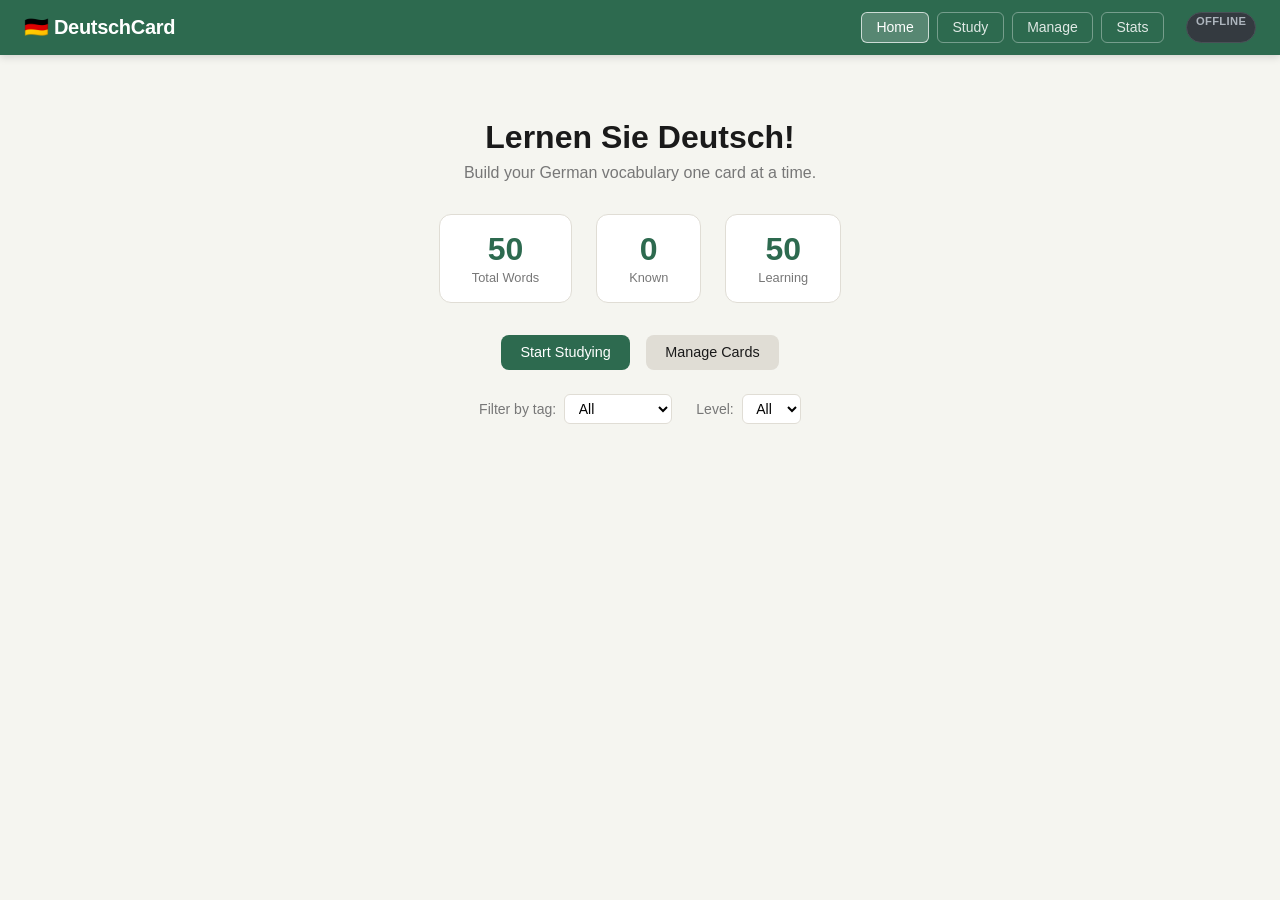
==== 07-DeutschCard/index.html @ 41a99538 "Add '07-DeutschCard/' from commit 'f41f946ad2a4e0fe50a50b1a5942ca38f413b54a' git-subtree-dir: 07-Deu" ====
<!DOCTYPE html>
<html lang="en">
<head>
  <meta charset="UTF-8" />
  <meta name="viewport" content="width=device-width, initial-scale=1.0" />
  <title>DeutschCard</title>
  <link rel="stylesheet" href="style.css" />
</head>
<body>

  <!-- NAV -->
  <nav class="navbar">
    <span class="nav-logo" data-view="home">🇩🇪 DeutschCard</span>
    <div class="nav-links">
      <button class="nav-btn active" data-view="home">Home</button>
      <button class="nav-btn" data-view="study">Study</button>
      <button class="nav-btn" data-view="manage">Manage</button>
      <button class="nav-btn" data-view="stats">Stats</button>
      <span class="sync-badge offline" id="sync-badge" title="">Offline</span>
    </div>
  </nav>

  <main id="app">

    <!-- HOME VIEW -->
    <section id="view-home" class="view active">
      <div class="hero">
        <h1>Lernen Sie Deutsch!</h1>
        <p class="subtitle">Build your German vocabulary one card at a time.</p>
        <div class="hero-stats">
          <div class="stat-box">
            <span id="stat-total">0</span>
            <label>Total Words</label>
          </div>
          <div class="stat-box">
            <span id="stat-known">0</span>
            <label>Known</label>
          </div>
          <div class="stat-box">
            <span id="stat-learning">0</span>
            <label>Learning</label>
          </div>
        </div>
        <div class="hero-actions">
          <button class="btn btn-primary" data-view="study">Start Studying</button>
          <button class="btn btn-secondary" data-view="manage">Manage Cards</button>
        </div>
        <div class="filter-row">
          <label>Filter by tag:</label>
          <select id="home-tag-filter">
            <option value="all">All</option>
          </select>
          <label style="margin-left:1rem;">Level:</label>
          <select id="home-level-filter">
            <option value="all">All</option>
            <option value="A1">A1</option>
            <option value="A2">A2</option>
            <option value="B1">B1</option>
            <option value="B2">B2</option>
          </select>
        </div>
      </div>
    </section>

    <!-- STUDY VIEW -->
    <section id="view-study" class="view">
      <div class="study-header">
        <div class="progress-info">
          <span id="progress-text">Card 0 of 0</span>
          <div class="progress-bar-wrap">
            <div class="progress-bar" id="progress-bar"></div>
          </div>
        </div>
        <div class="study-controls">
          <button class="btn btn-sm" id="btn-shuffle">⇄ Shuffle</button>
          <button class="btn btn-sm" id="btn-reset-session">↺ Reset</button>
        </div>
      </div>

      <div class="card-area">
        <div class="flashcard" id="flashcard">
          <div class="card-inner">
            <div class="card-front">
              <span class="card-gender" id="card-gender"></span>
              <h2 class="card-word" id="card-word">Click Start</h2>
              <span class="card-tag" id="card-tag"></span>
              <p class="card-hint">Click to reveal</p>
            </div>
            <div class="card-back">
              <p class="card-translation" id="card-translation"></p>
              <p class="card-plural" id="card-plural"></p>
              <p class="card-forms" id="card-forms"></p>
              <p class="card-example" id="card-example"></p>
              <p class="card-mistake hidden" id="card-mistake"></p>
            </div>
          </div>
        </div>
      </div>

      <div class="study-actions" id="study-actions" style="visibility:hidden">
        <button class="btn btn-danger" id="btn-still-learning">✗ Still Learning</button>
        <button class="btn btn-success" id="btn-known">✓ Known</button>
      </div>

      <div class="session-summary hidden" id="session-summary">
        <h2>Session Complete!</h2>
        <p id="summary-text"></p>
        <button class="btn btn-primary" id="btn-study-again">Study Again</button>
        <button class="btn btn-secondary" data-view="home">Back to Home</button>
      </div>
    </section>

    <!-- MANAGE VIEW -->
    <section id="view-manage" class="view">
      <div class="manage-header">
        <h2>Manage Cards</h2>
        <button class="btn btn-primary" id="btn-add-card">+ Add Word</button>
      </div>

      <div class="manage-filters">
        <input type="text" id="search-input" placeholder="Search words…" />
        <select id="manage-tag-filter">
          <option value="all">All tags</option>
        </select>
      </div>

      <div class="card-list" id="card-list"></div>

      <!-- ADD/EDIT MODAL -->
      <div class="modal-overlay hidden" id="modal-overlay">
        <div class="modal">
          <h3 id="modal-title">Add Word</h3>
          <form id="card-form">
            <input type="hidden" id="form-id" />
            <div class="form-row">
              <div class="form-group">
                <label>German Word *</label>
                <input type="text" id="form-german" placeholder="e.g. Hund" required />
              </div>
              <div class="form-group">
                <label>Gender</label>
                <select id="form-gender">
                  <option value="">—</option>
                  <option value="der">der (m)</option>
                  <option value="die">die (f)</option>
                  <option value="das">das (n)</option>
                </select>
              </div>
            </div>
            <div class="form-row">
              <div class="form-group">
                <label>English Translation *</label>
                <input type="text" id="form-english" placeholder="e.g. dog" required />
              </div>
              <div class="form-group">
                <label>Plural</label>
                <input type="text" id="form-plural" placeholder="e.g. Hunde" />
              </div>
            </div>
            <div class="form-row">
              <div class="form-group">
                <label>Verb Forms <span class="hint">Präteritum, Partizip II</span></label>
                <input type="text" id="form-forms" placeholder="e.g. zog um, ist umgezogen" />
              </div>
              <div class="form-group">
                <label>Preposition <span class="hint">+ Kasus</span></label>
                <input type="text" id="form-prep" placeholder="e.g. über (+Akk)" />
              </div>
            </div>
            <div class="form-group">
              <label>Example Sentence</label>
              <input type="text" id="form-example" placeholder="e.g. Der Hund läuft schnell." />
            </div>
            <div class="form-row">
              <div class="form-group">
                <label>Tags (comma separated)</label>
                <input type="text" id="form-tags" placeholder="e.g. animals, A1" />
              </div>
            </div>
            <div class="modal-actions">
              <button type="button" class="btn btn-secondary" id="btn-cancel">Cancel</button>
              <button type="submit" class="btn btn-primary">Save</button>
            </div>
          </form>
        </div>
      </div>
    </section>

    <!-- STATS VIEW -->
    <section id="view-stats" class="view">
      <h2>Your Progress</h2>
      <div class="stats-grid" id="stats-grid"></div>
    </section>

  </main>

  <script src="app.js"></script>
</body>
</html>
---- 07-DeutschCard/style.css ----
/* ── Reset & Base ── */
*, *::before, *::after { box-sizing: border-box; margin: 0; padding: 0; }

:root {
  --bg: #f5f5f0;
  --surface: #ffffff;
  --border: #e0ddd5;
  --text: #1a1a1a;
  --muted: #777;
  --primary: #2d6a4f;
  --primary-light: #52b788;
  --danger: #c0392b;
  --success: #27ae60;
  --accent-der: #3b82f6;
  --accent-die: #ec4899;
  --accent-das: #8b5cf6;
  --radius: 12px;
  --shadow: 0 2px 12px rgba(0,0,0,0.08);
}

body {
  font-family: -apple-system, BlinkMacSystemFont, "Segoe UI", sans-serif;
  background: var(--bg);
  color: var(--text);
  min-height: 100vh;
}

/* ── Navbar ── */
.navbar {
  background: var(--primary);
  color: #fff;
  display: flex;
  align-items: center;
  justify-content: space-between;
  padding: 0.75rem 1.5rem;
  position: sticky;
  top: 0;
  z-index: 100;
  box-shadow: 0 2px 8px rgba(0,0,0,0.15);
}

.nav-logo {
  font-size: 1.25rem;
  font-weight: 700;
  cursor: pointer;
  letter-spacing: -0.3px;
}

.nav-links { display: flex; gap: 0.5rem; }

.nav-btn {
  background: transparent;
  border: 1.5px solid rgba(255,255,255,0.35);
  color: rgba(255,255,255,0.85);
  padding: 0.4rem 0.9rem;
  border-radius: 6px;
  cursor: pointer;
  font-size: 0.875rem;
  transition: all 0.15s;
}

.nav-btn:hover, .nav-btn.active {
  background: rgba(255,255,255,0.2);
  color: #fff;
  border-color: rgba(255,255,255,0.7);
}

/* ── Views ── */
.view { display: none; padding: 2rem 1.5rem; max-width: 860px; margin: 0 auto; }
.view.active { display: block; }

/* ── Buttons ── */
.btn {
  display: inline-flex;
  align-items: center;
  justify-content: center;
  gap: 0.4rem;
  padding: 0.6rem 1.2rem;
  border-radius: 8px;
  border: none;
  cursor: pointer;
  font-size: 0.9rem;
  font-weight: 500;
  transition: all 0.15s;
}
.btn-primary  { background: var(--primary); color: #fff; }
.btn-primary:hover  { background: #1f4d38; }
.btn-secondary { background: var(--border); color: var(--text); }
.btn-secondary:hover { background: #ccc; }
.btn-danger  { background: #fde8e6; color: var(--danger); border: 1.5px solid #f5c6c2; }
.btn-danger:hover { background: var(--danger); color: #fff; }
.btn-success { background: #e6f4ea; color: var(--success); border: 1.5px solid #b7dfbf; }
.btn-success:hover { background: var(--success); color: #fff; }
.btn-sm { padding: 0.35rem 0.75rem; font-size: 0.8rem; }

/* ── Home Hero ── */
.hero { text-align: center; padding: 2rem 0; }
.hero h1 { font-size: 2rem; margin-bottom: 0.5rem; }
.subtitle { color: var(--muted); margin-bottom: 2rem; }

.hero-stats {
  display: flex;
  justify-content: center;
  gap: 1.5rem;
  margin-bottom: 2rem;
}

.stat-box {
  background: var(--surface);
  border: 1px solid var(--border);
  border-radius: var(--radius);
  padding: 1rem 2rem;
  min-width: 100px;
}

.stat-box span {
  display: block;
  font-size: 2rem;
  font-weight: 700;
  color: var(--primary);
}

.stat-box label { font-size: 0.8rem; color: var(--muted); }

.hero-actions { display: flex; gap: 1rem; justify-content: center; margin-bottom: 1.5rem; }

.filter-row {
  display: flex;
  align-items: center;
  gap: 0.5rem;
  justify-content: center;
  font-size: 0.875rem;
  color: var(--muted);
  flex-wrap: wrap;
}

.filter-row select {
  padding: 0.3rem 0.6rem;
  border-radius: 6px;
  border: 1px solid var(--border);
  background: var(--surface);
  font-size: 0.875rem;
}

/* ── Study View ── */
.study-header {
  display: flex;
  align-items: center;
  justify-content: space-between;
  margin-bottom: 1.5rem;
  gap: 1rem;
  flex-wrap: wrap;
}

.progress-info { flex: 1; min-width: 200px; }
#progress-text { font-size: 0.85rem; color: var(--muted); display: block; margin-bottom: 0.4rem; }

.progress-bar-wrap {
  background: var(--border);
  border-radius: 999px;
  height: 6px;
  overflow: hidden;
}

.progress-bar {
  height: 100%;
  background: var(--primary-light);
  border-radius: 999px;
  transition: width 0.3s ease;
  width: 0%;
}

.study-controls { display: flex; gap: 0.5rem; }

.card-area {
  perspective: 1000px;
  display: flex;
  justify-content: center;
  margin-bottom: 1.5rem;
}

.flashcard {
  width: 100%;
  max-width: 540px;
  height: 280px;
  cursor: pointer;
  position: relative;
}

.card-inner {
  width: 100%;
  height: 100%;
  position: relative;
  transform-style: preserve-3d;
  transition: transform 0.5s cubic-bezier(0.4, 0.2, 0.2, 1);
}

.flashcard.flipped .card-inner {
  transform: rotateY(180deg);
}

.card-front, .card-back {
  position: absolute;
  inset: 0;
  backface-visibility: hidden;
  -webkit-backface-visibility: hidden;
  background: var(--surface);
  border: 1px solid var(--border);
  border-radius: 16px;
  box-shadow: var(--shadow);
  display: flex;
  flex-direction: column;
  align-items: center;
  justify-content: center;
  padding: 2rem;
  text-align: center;
  gap: 0.5rem;
}

.card-back { transform: rotateY(180deg); }

.card-gender {
  font-size: 1rem;
  font-weight: 600;
  padding: 0.2rem 0.7rem;
  border-radius: 999px;
  color: #fff;
  min-width: 40px;
}

.card-gender.der { background: var(--accent-der); }
.card-gender.die { background: var(--accent-die); }
.card-gender.das { background: var(--accent-das); }
.card-gender.none { background: var(--muted); }

.card-word { font-size: 2rem; font-weight: 700; color: var(--text); }
.card-tag { font-size: 0.75rem; color: var(--muted); background: var(--bg); padding: 0.15rem 0.5rem; border-radius: 4px; }
.card-hint { font-size: 0.8rem; color: #bbb; margin-top: 0.5rem; }

.card-translation { font-size: 1.5rem; font-weight: 600; color: var(--primary); }
.card-plural { font-size: 0.9rem; color: var(--muted); font-style: italic; }
.card-example { font-size: 0.9rem; color: var(--text); margin-top: 0.5rem; line-height: 1.5; }

.study-actions {
  display: flex;
  gap: 1rem;
  justify-content: center;
}

.study-actions .btn { min-width: 160px; padding: 0.75rem 1.5rem; font-size: 1rem; }

.session-summary {
  text-align: center;
  padding: 3rem 1rem;
}
.session-summary h2 { font-size: 1.75rem; margin-bottom: 1rem; }
.session-summary p { color: var(--muted); margin-bottom: 1.5rem; }
.session-summary .btn { margin: 0 0.5rem; }

/* ── Manage View ── */
.manage-header {
  display: flex;
  align-items: center;
  justify-content: space-between;
  margin-bottom: 1rem;
}

.manage-filters {
  display: flex;
  gap: 0.75rem;
  margin-bottom: 1.25rem;
  flex-wrap: wrap;
}

.manage-filters input,
.manage-filters select {
  padding: 0.45rem 0.75rem;
  border: 1px solid var(--border);
  border-radius: 8px;
  font-size: 0.875rem;
  background: var(--surface);
  flex: 1;
  min-width: 140px;
}

.card-list { display: flex; flex-direction: column; gap: 0.5rem; }

.word-item {
  background: var(--surface);
  border: 1px solid var(--border);
  border-radius: var(--radius);
  padding: 0.85rem 1rem;
  display: flex;
  align-items: center;
  gap: 1rem;
  transition: box-shadow 0.15s;
}

.word-item:hover { box-shadow: var(--shadow); }

.word-gender-badge {
  font-size: 0.7rem;
  font-weight: 700;
  padding: 0.2rem 0.5rem;
  border-radius: 999px;
  color: #fff;
  flex-shrink: 0;
}
.word-gender-badge.der { background: var(--accent-der); }
.word-gender-badge.die { background: var(--accent-die); }
.word-gender-badge.das { background: var(--accent-das); }
.word-gender-badge.none { background: var(--muted); }

.word-main { flex: 1; }
.word-german { font-weight: 600; font-size: 1rem; }
.word-english { font-size: 0.85rem; color: var(--muted); }

.word-tags { display: flex; gap: 0.3rem; flex-wrap: wrap; }
.tag-pill {
  font-size: 0.7rem;
  padding: 0.15rem 0.5rem;
  background: var(--bg);
  border: 1px solid var(--border);
  border-radius: 999px;
  color: var(--muted);
}

.word-status {
  font-size: 0.75rem;
  padding: 0.2rem 0.5rem;
  border-radius: 999px;
}
.word-status.known { background: #e6f4ea; color: var(--success); }
.word-status.learning { background: #fef3e2; color: #d68910; }

.word-actions { display: flex; gap: 0.4rem; }
.btn-icon {
  background: none;
  border: 1px solid var(--border);
  border-radius: 6px;
  padding: 0.3rem 0.55rem;
  cursor: pointer;
  font-size: 0.85rem;
  transition: background 0.15s;
}
.btn-icon:hover { background: var(--bg); }
.btn-icon.delete:hover { background: #fde8e6; border-color: #f5c6c2; }

/* ── Modal ── */
.modal-overlay {
  position: fixed;
  inset: 0;
  background: rgba(0,0,0,0.45);
  display: flex;
  align-items: center;
  justify-content: center;
  z-index: 200;
  padding: 1rem;
}

.modal {
  background: var(--surface);
  border-radius: 16px;
  padding: 1.75rem;
  width: 100%;
  max-width: 500px;
  box-shadow: 0 8px 32px rgba(0,0,0,0.18);
}

.modal h3 { margin-bottom: 1.25rem; font-size: 1.2rem; }

.form-row { display: flex; gap: 0.75rem; }
.form-group {
  display: flex;
  flex-direction: column;
  gap: 0.3rem;
  margin-bottom: 0.9rem;
  flex: 1;
}

.form-group label { font-size: 0.8rem; color: var(--muted); font-weight: 500; }

.form-group input,
.form-group select {
  padding: 0.5rem 0.75rem;
  border: 1px solid var(--border);
  border-radius: 8px;
  font-size: 0.9rem;
  background: var(--bg);
  transition: border-color 0.15s;
}

.form-group input:focus,
.form-group select:focus {
  outline: none;
  border-color: var(--primary-light);
}

.modal-actions {
  display: flex;
  justify-content: flex-end;
  gap: 0.75rem;
  margin-top: 0.5rem;
}

/* ── Stats View ── */
.stats-grid {
  display: grid;
  grid-template-columns: repeat(auto-fill, minmax(200px, 1fr));
  gap: 1rem;
  margin-top: 1rem;
}

.stat-card {
  background: var(--surface);
  border: 1px solid var(--border);
  border-radius: var(--radius);
  padding: 1.25rem;
}

.stat-card h4 { font-size: 0.9rem; margin-bottom: 0.75rem; color: var(--text); }

.stat-bar-wrap {
  background: var(--border);
  border-radius: 999px;
  height: 8px;
  overflow: hidden;
  margin-bottom: 0.4rem;
}

.stat-bar {
  height: 100%;
  background: var(--primary-light);
  border-radius: 999px;
  transition: width 0.5s ease;
}

.stat-label { font-size: 0.75rem; color: var(--muted); }

/* ── Utilities ── */
.hidden { display: none !important; }

/* ── Responsive ── */
@media (max-width: 520px) {
  .hero h1 { font-size: 1.5rem; }
  .card-word { font-size: 1.5rem; }
  .flashcard { height: 240px; }
  .form-row { flex-direction: column; }
  .hero-stats { gap: 0.75rem; }
  .stat-box { padding: 0.75rem 1rem; }
}

/* ── Vault sync (added when the app moved into the Deutsch vault) ─────────── */
.sync-badge {
  margin-left: 0.9rem;
  padding: 0.15rem 0.55rem;
  border-radius: 999px;
  font-size: 0.7rem;
  font-weight: 600;
  letter-spacing: 0.03em;
  text-transform: uppercase;
  cursor: help;
  border: 1px solid transparent;
  transition: opacity 0.2s ease;
}
.sync-badge.live    { background: #1b4332; color: #74c69d; border-color: #2d6a4f; }
.sync-badge.saving  { background: #1b4332; color: #74c69d; border-color: #2d6a4f; opacity: 0.55; }
.sync-badge.offline { background: #343a40; color: #adb5bd; border-color: #495057; }
.sync-badge.error   { background: #4a1520; color: #f8a5b5; border-color: #7d2438; }

/* Verb forms / fixed preposition on the card back */
.card-forms {
  margin: 0.15rem 0 0;
  font-size: 0.95rem;
  font-style: italic;
  color: var(--muted);
}
.card-forms:empty { display: none; }

/* "You got this wrong in a lesson" — written by deck.py fail */
.card-mistake {
  margin-top: 0.9rem;
  padding: 0.35rem 0.7rem;
  border-radius: 6px;
  background: rgba(220, 53, 69, 0.12);
  border: 1px solid rgba(220, 53, 69, 0.35);
  font-size: 0.78rem;
  font-weight: 600;
  color: var(--danger);
}

/* Small grey hint inside a form label */
.form-group label .hint {
  font-weight: 400;
  font-size: 0.75rem;
  color: var(--muted);
}
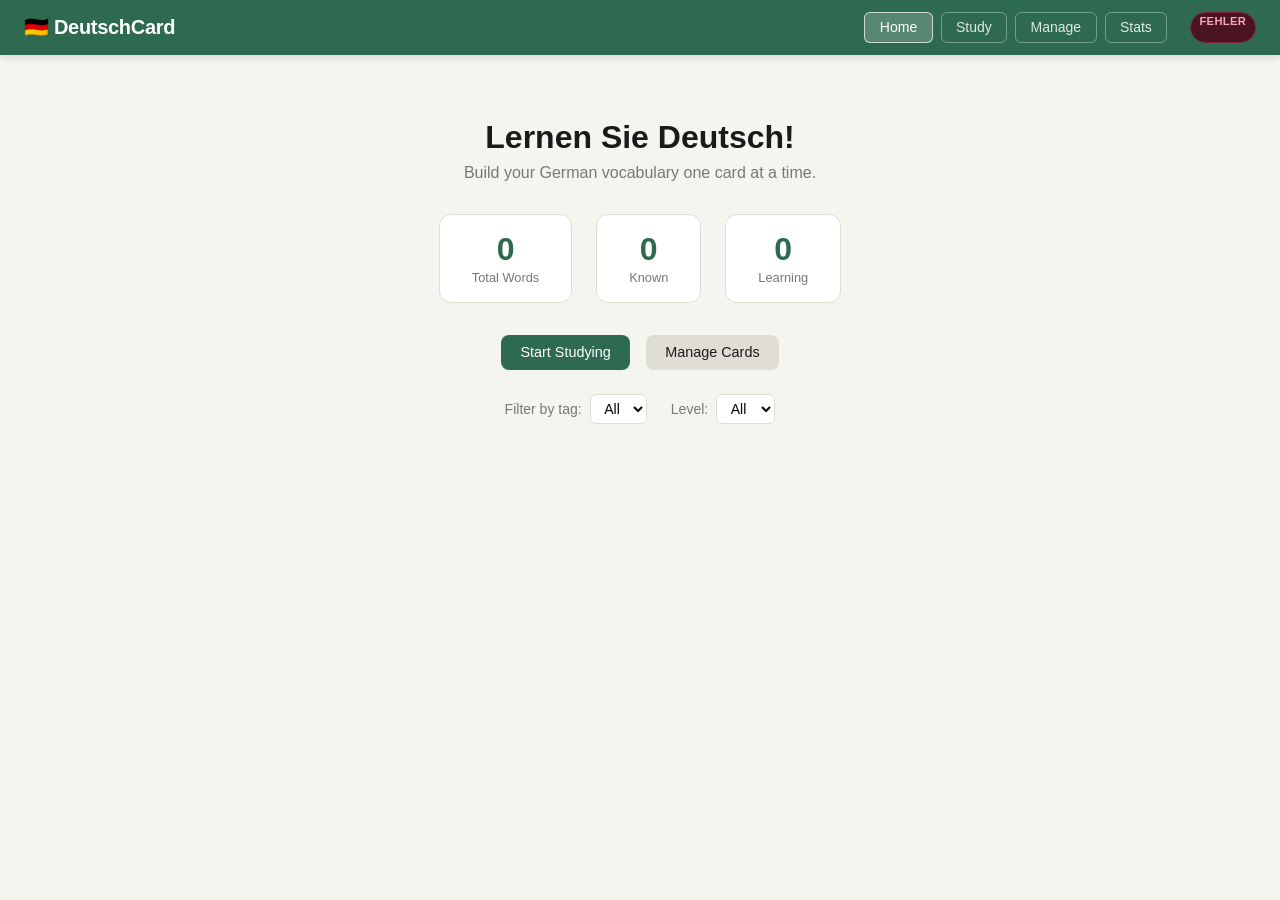
==== commit 453fae9a: "Replace whole-deck sync with an append-only op log The app saved by POSTing its entire deck, so a ta" ====
--- a/07-DeutschCard/index.html
+++ b/07-DeutschCard/index.html
@@ -194,6 +194,7 @@
 
   </main>
 
+  <script src="ops.js"></script>
   <script src="app.js"></script>
 </body>
 </html>
--- a/07-DeutschCard/style.css
+++ b/07-DeutschCard/style.css
@@ -467,6 +467,7 @@
 .sync-badge.saving  { background: #1b4332; color: #74c69d; border-color: #2d6a4f; opacity: 0.55; }
 .sync-badge.offline { background: #343a40; color: #adb5bd; border-color: #495057; }
 .sync-badge.error   { background: #4a1520; color: #f8a5b5; border-color: #7d2438; }
+.sync-badge.pending { background: #4a3b10; color: #ffd166; border-color: #7a5f12; }
 
 /* Verb forms / fixed preposition on the card back */
 .card-forms {
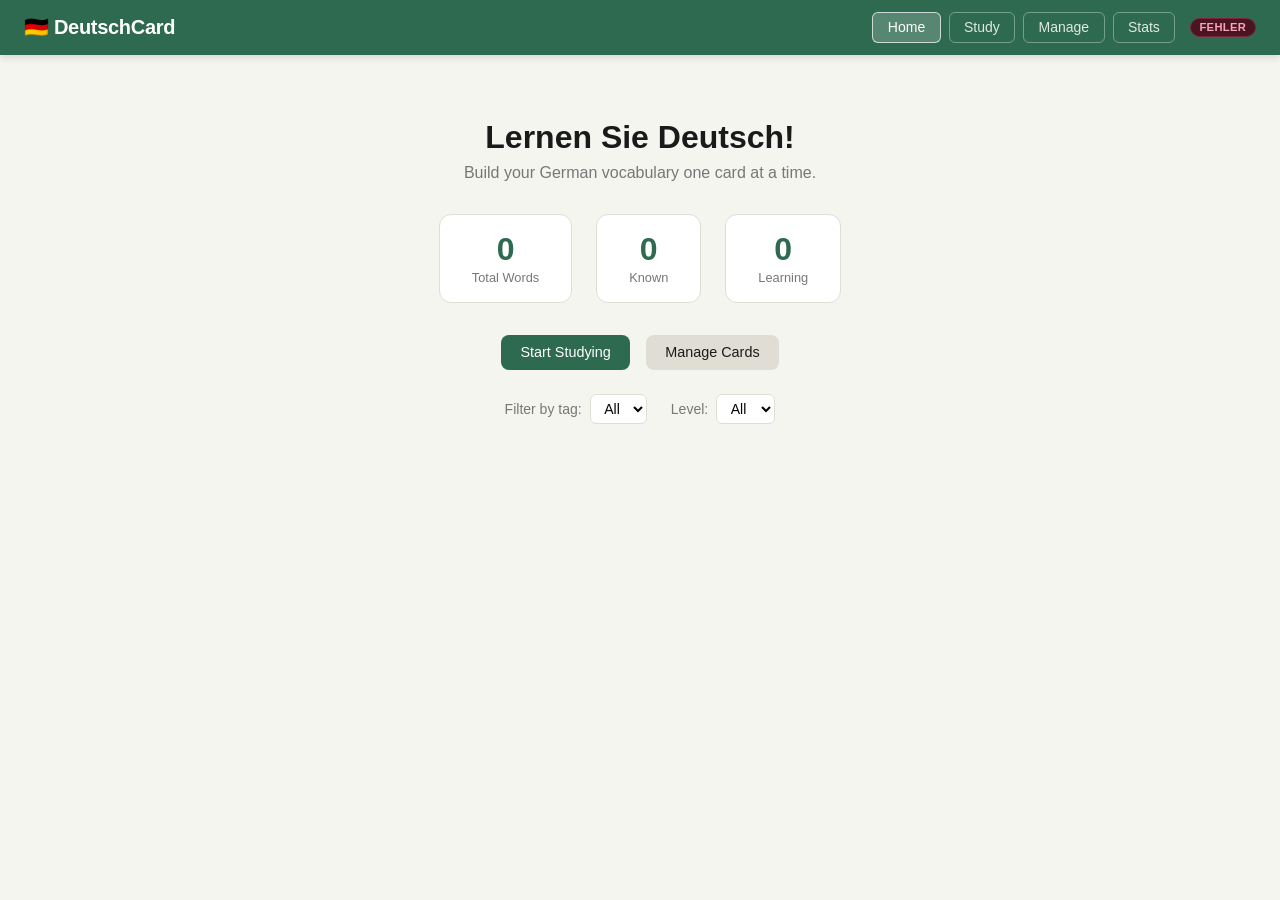
==== commit b6c7fc0c: "Make DeutschCard an installable Android app that opens offline The deck already lived in IndexedDB, " ====
--- a/07-DeutschCard/index.html
+++ b/07-DeutschCard/index.html
@@ -2,8 +2,11 @@
 <html lang="en">
 <head>
   <meta charset="UTF-8" />
-  <meta name="viewport" content="width=device-width, initial-scale=1.0" />
+  <meta name="viewport" content="width=device-width, initial-scale=1.0, viewport-fit=cover" />
+  <meta name="theme-color" content="#2d6a4f" />
   <title>DeutschCard</title>
+  <link rel="manifest" href="manifest.webmanifest" />
+  <link rel="icon" type="image/png" href="icons/favicon-32.png" />
   <link rel="stylesheet" href="style.css" />
 </head>
 <body>
@@ -16,8 +19,8 @@
       <button class="nav-btn" data-view="study">Study</button>
       <button class="nav-btn" data-view="manage">Manage</button>
       <button class="nav-btn" data-view="stats">Stats</button>
-      <span class="sync-badge offline" id="sync-badge" title="">Offline</span>
     </div>
+    <span class="sync-badge offline" id="sync-badge" title="">Offline</span>
   </nav>
 
   <main id="app">
@@ -83,8 +86,9 @@
             <div class="card-front">
               <span class="card-gender" id="card-gender"></span>
               <h2 class="card-word" id="card-word">Click Start</h2>
+              <button type="button" class="card-speak hidden" id="btn-speak" aria-label="Aussprache anhören" title="Anhören">&#128264;</button>
               <span class="card-tag" id="card-tag"></span>
-              <p class="card-hint">Click to reveal</p>
+              <p class="card-hint">Tap to reveal</p>
             </div>
             <div class="card-back">
               <p class="card-translation" id="card-translation"></p>
@@ -92,6 +96,7 @@
               <p class="card-forms" id="card-forms"></p>
               <p class="card-example" id="card-example"></p>
               <p class="card-mistake hidden" id="card-mistake"></p>
+              <p class="card-swipe-hint">&larr; still learning &middot; known &rarr;</p>
             </div>
           </div>
         </div>
--- a/07-DeutschCard/style.css
+++ b/07-DeutschCard/style.css
@@ -496,3 +496,53 @@
   font-size: 0.75rem;
   color: var(--muted);
 }
+
+/* ── Phone / installed app ─────────────────────────────────────────────────── */
+.nav-links { margin-left: auto; }
+
+/* horizontal drags go to the swipe handler, vertical ones still scroll */
+.flashcard { touch-action: pan-y; -webkit-user-select: none; user-select: none; }
+.flashcard.settle { transition: transform 0.2s ease; }
+.flashcard.swipe-known .card-back    { box-shadow: inset 0 0 0 3px var(--success), var(--shadow); }
+.flashcard.swipe-learning .card-back { box-shadow: inset 0 0 0 3px var(--danger), var(--shadow); }
+
+.card-speak {
+  background: var(--surface);
+  border: 1px solid var(--border);
+  border-radius: 999px;
+  width: 2.75rem;
+  height: 2.75rem;
+  font-size: 1.15rem;
+  cursor: pointer;
+}
+.card-swipe-hint { display: none; font-size: 0.75rem; color: var(--muted); margin-top: 0.5rem; }
+@media (pointer: coarse) { .card-swipe-hint { display: block; } }
+
+@media (max-width: 640px) {
+  body { padding-bottom: calc(3.75rem + env(safe-area-inset-bottom)); }
+  .navbar { padding: calc(0.6rem + env(safe-area-inset-top)) 1rem 0.6rem; }
+  .view { padding: 1.25rem 1rem; }
+
+  /* the four views become a bottom tab bar, within thumb reach */
+  .nav-links {
+    position: fixed; left: 0; right: 0; bottom: 0; z-index: 100;
+    margin: 0; gap: 0;
+    background: var(--surface);
+    border-top: 1px solid var(--border);
+    box-shadow: 0 -2px 8px rgba(0,0,0,0.06);
+    padding-bottom: env(safe-area-inset-bottom);
+  }
+  .nav-btn {
+    flex: 1; border: none; border-radius: 0;
+    color: var(--muted); padding: 1.05rem 0; font-size: 0.9rem;
+  }
+  .nav-btn:hover, .nav-btn.active {
+    background: transparent; color: var(--primary); font-weight: 600;
+    box-shadow: inset 0 3px 0 var(--primary);
+  }
+
+  .flashcard { height: min(60vh, 520px); }
+  .card-word { font-size: 2.1rem; }
+  .study-actions { gap: 0.75rem; }
+  .study-actions .btn { flex: 1; min-width: 0; padding: 1rem 0.5rem; }
+}
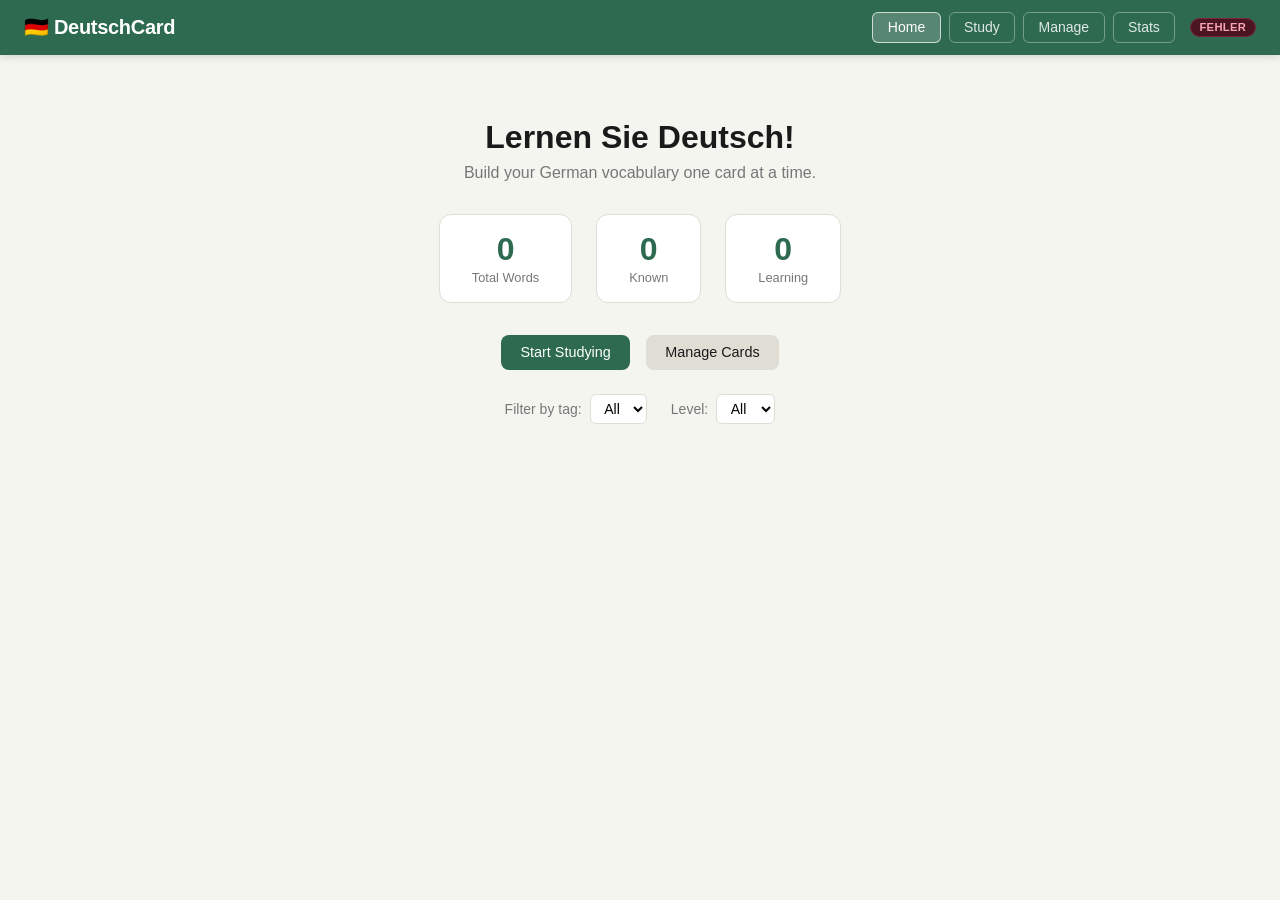
==== commit 57731578: "Show unregistered devices a setup hint; connect the tutor to app study A browser without a relay tok" ====
--- a/07-DeutschCard/index.html
+++ b/07-DeutschCard/index.html
@@ -22,6 +22,12 @@
     </div>
     <span class="sync-badge offline" id="sync-badge" title="">Offline</span>
   </nav>
+
+  <div class="setup-banner hidden" id="setup-banner" role="alert">
+    <strong>Dieses Gerät ist noch nicht eingerichtet.</strong>
+    Auf dem Mac <code>python3 07-DeutschCard/deck.py device add NAME</code> ausführen
+    und den angezeigten Link hier öffnen.<span id="setup-pending"></span>
+  </div>
 
   <main id="app">
 
--- a/07-DeutschCard/style.css
+++ b/07-DeutschCard/style.css
@@ -546,3 +546,18 @@
   .study-actions { gap: 0.75rem; }
   .study-actions .btn { flex: 1; min-width: 0; padding: 1rem 0.5rem; }
 }
+
+/* Shown when the relay refuses this device (no token yet, or revoked) */
+.setup-banner {
+  max-width: 860px;
+  margin: 1rem auto 0;
+  padding: 0.9rem 1.1rem;
+  background: #fff4d6;
+  border: 1px solid #f0d58a;
+  border-radius: var(--radius);
+  color: var(--text);
+  font-size: 0.9rem;
+  line-height: 1.5;
+}
+.setup-banner code { background: rgba(0,0,0,0.06); padding: 0.05rem 0.3rem; border-radius: 4px; font-size: 0.85em; word-break: break-all; }
+@media (max-width: 640px) { .setup-banner { margin: 0.75rem 1rem 0; } }
